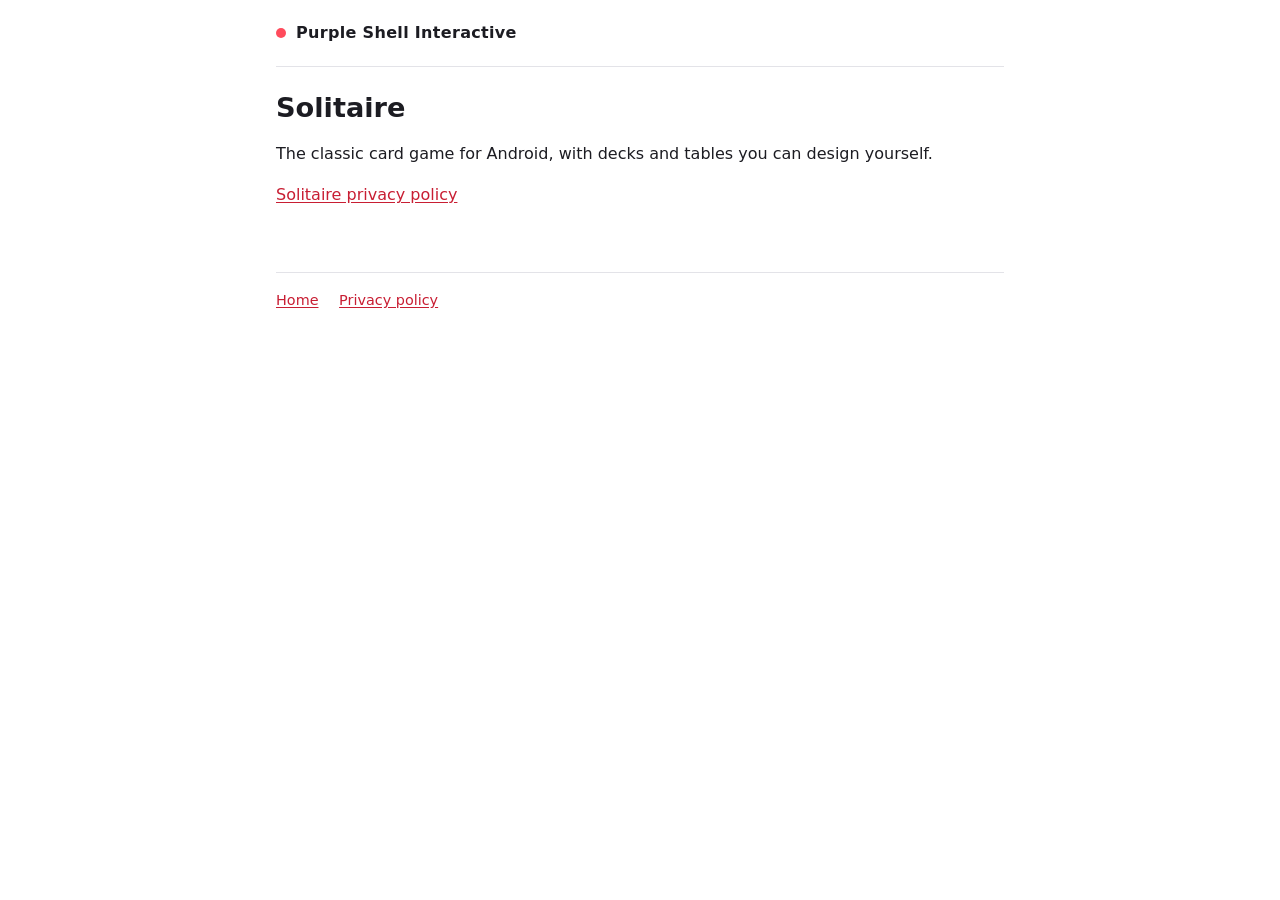
==== solitaire/index.html @ dd11d543 "Solitaire game page and privacy policy (EN/ES)" ====
<!DOCTYPE html>
<html lang="en">
<head>
<meta charset="utf-8">
<meta name="viewport" content="width=device-width, initial-scale=1">
<title>Solitaire — Purple Shell Interactive</title>
<meta name="description" content="Solitaire by Purple Shell Interactive, the classic card game for Android.">
<link rel="stylesheet" href="/styles.css">
</head>
<body>

<header class="site-header"><a href="/">Purple Shell Interactive</a></header>

<main>
<h1>Solitaire</h1>
<p>The classic card game for Android, with decks and tables you can design yourself.</p>
<p><a href="/solitaire/privacy/">Solitaire privacy policy</a></p>
</main>

<footer class="site-footer">
  <a href="/">Home</a>
  <a href="/solitaire/privacy/">Privacy policy</a>
</footer>

</body>
</html>
---- styles.css ----
/* Purple Shell Interactive — shared styles for every page. No fonts, no scripts, no trackers. */

:root {
  color-scheme: light dark;
  --bg: #ffffff;
  --fg: #1c1c22;
  --muted: #5b5b66;
  --line: #e3e3e8;
  --accent: #ff4b5c;   /* decorative only: too light for text on white */
  --link: #c81e33;     /* accent darkened to pass 4.5:1 on white */
}

@media (prefers-color-scheme: dark) {
  :root {
    --bg: #1c1c22;
    --fg: #f4f4f6;
    --muted: #b3b3bd;
    --line: #34343d;
    --link: #ff6b79;
  }
}

* { box-sizing: border-box; }

body {
  margin: 0 auto;
  max-width: 760px;
  padding: 0 16px 64px;
  background: var(--bg);
  color: var(--fg);
  font-family: system-ui, -apple-system, "Segoe UI", Roboto, "Helvetica Neue", Arial, sans-serif;
  line-height: 1.6;
  overflow-wrap: break-word;
}

a { color: var(--link); text-underline-offset: 2px; }
a:hover { text-decoration-thickness: 2px; }
a:focus-visible { outline: 2px solid var(--accent); outline-offset: 2px; }

.site-header {
  display: flex;
  align-items: center;
  padding: 20px 0;
  margin-bottom: 24px;
  border-bottom: 1px solid var(--line);
}
.site-header a {
  color: var(--fg);
  font-weight: 700;
  letter-spacing: 0.02em;
  text-decoration: none;
}
.site-header a::before {
  content: "";
  display: inline-block;
  width: 10px;
  height: 10px;
  margin-right: 10px;
  border-radius: 50%;
  background: var(--accent);
}

h1 { font-size: 1.7rem; line-height: 1.25; margin: 0 0 0.3rem; }
h2 { font-size: 1.15rem; margin-top: 2rem; }

.muted { color: var(--muted); font-size: 0.9rem; }

.games { list-style: none; padding: 0; }
.games li {
  padding: 16px;
  border: 1px solid var(--line);
  border-left: 4px solid var(--accent);
  border-radius: 6px;
}

hr { margin: 3rem 0; border: none; border-top: 1px solid var(--line); }

.site-footer {
  margin-top: 4rem;
  padding-top: 16px;
  border-top: 1px solid var(--line);
  color: var(--muted);
  font-size: 0.9rem;
}
.site-footer a { margin-right: 16px; }
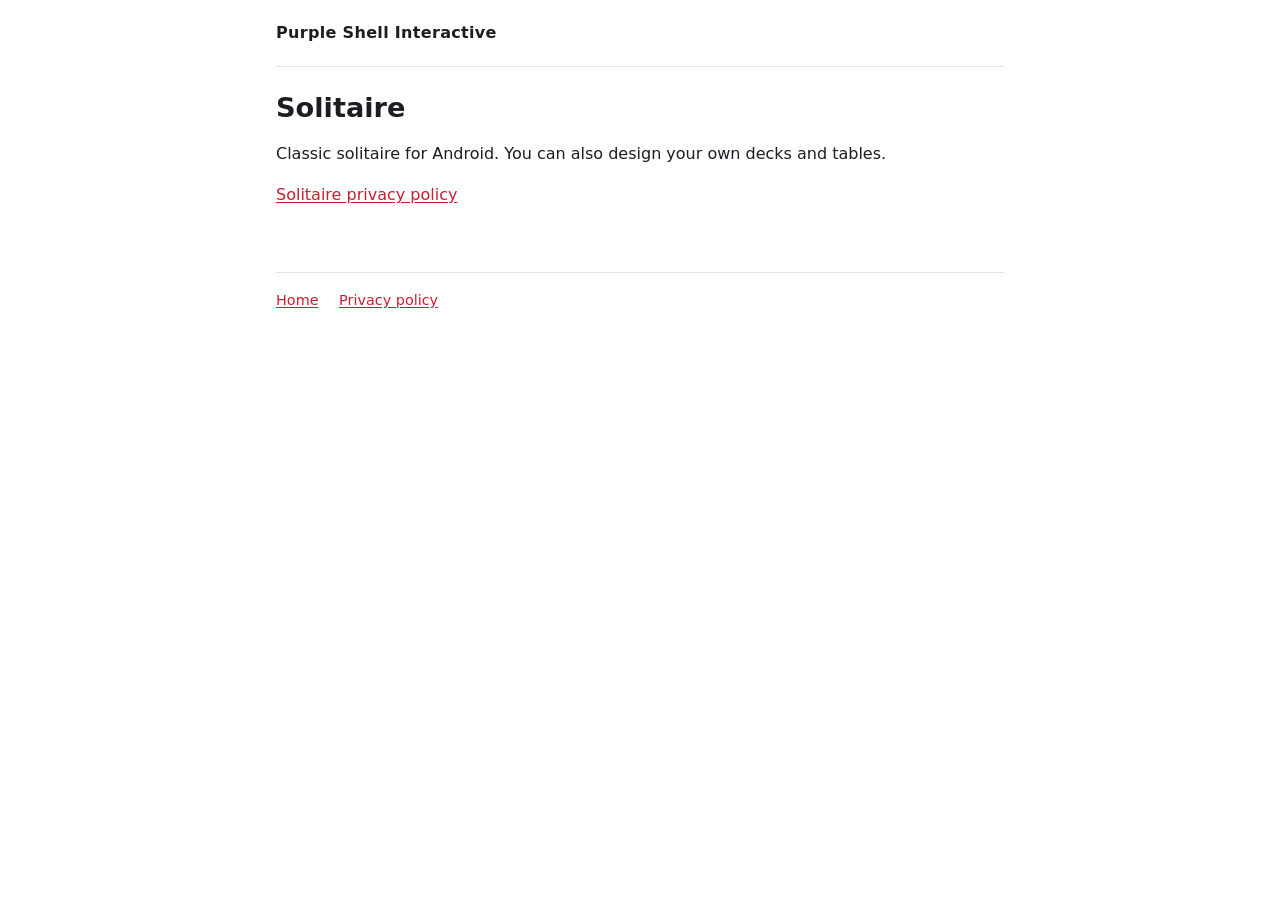
==== commit 7337c268: "Simplify page text and styles" ====
--- a/solitaire/index.html
+++ b/solitaire/index.html
@@ -3,8 +3,8 @@
 <head>
 <meta charset="utf-8">
 <meta name="viewport" content="width=device-width, initial-scale=1">
-<title>Solitaire — Purple Shell Interactive</title>
-<meta name="description" content="Solitaire by Purple Shell Interactive, the classic card game for Android.">
+<title>Solitaire by Purple Shell Interactive</title>
+<meta name="description" content="Solitaire by Purple Shell Interactive, classic solitaire for Android.">
 <link rel="stylesheet" href="/styles.css">
 </head>
 <body>
@@ -13,7 +13,7 @@
 
 <main>
 <h1>Solitaire</h1>
-<p>The classic card game for Android, with decks and tables you can design yourself.</p>
+<p>Classic solitaire for Android. You can also design your own decks and tables.</p>
 <p><a href="/solitaire/privacy/">Solitaire privacy policy</a></p>
 </main>
 
--- a/styles.css
+++ b/styles.css
@@ -1,4 +1,4 @@
-/* Purple Shell Interactive — shared styles for every page. No fonts, no scripts, no trackers. */
+/* Shared styles for every page. No fonts, no scripts, no trackers. */
 
 :root {
   color-scheme: light dark;
@@ -50,28 +50,11 @@
   letter-spacing: 0.02em;
   text-decoration: none;
 }
-.site-header a::before {
-  content: "";
-  display: inline-block;
-  width: 10px;
-  height: 10px;
-  margin-right: 10px;
-  border-radius: 50%;
-  background: var(--accent);
-}
 
 h1 { font-size: 1.7rem; line-height: 1.25; margin: 0 0 0.3rem; }
 h2 { font-size: 1.15rem; margin-top: 2rem; }
 
 .muted { color: var(--muted); font-size: 0.9rem; }
-
-.games { list-style: none; padding: 0; }
-.games li {
-  padding: 16px;
-  border: 1px solid var(--line);
-  border-left: 4px solid var(--accent);
-  border-radius: 6px;
-}
 
 hr { margin: 3rem 0; border: none; border-top: 1px solid var(--line); }
 
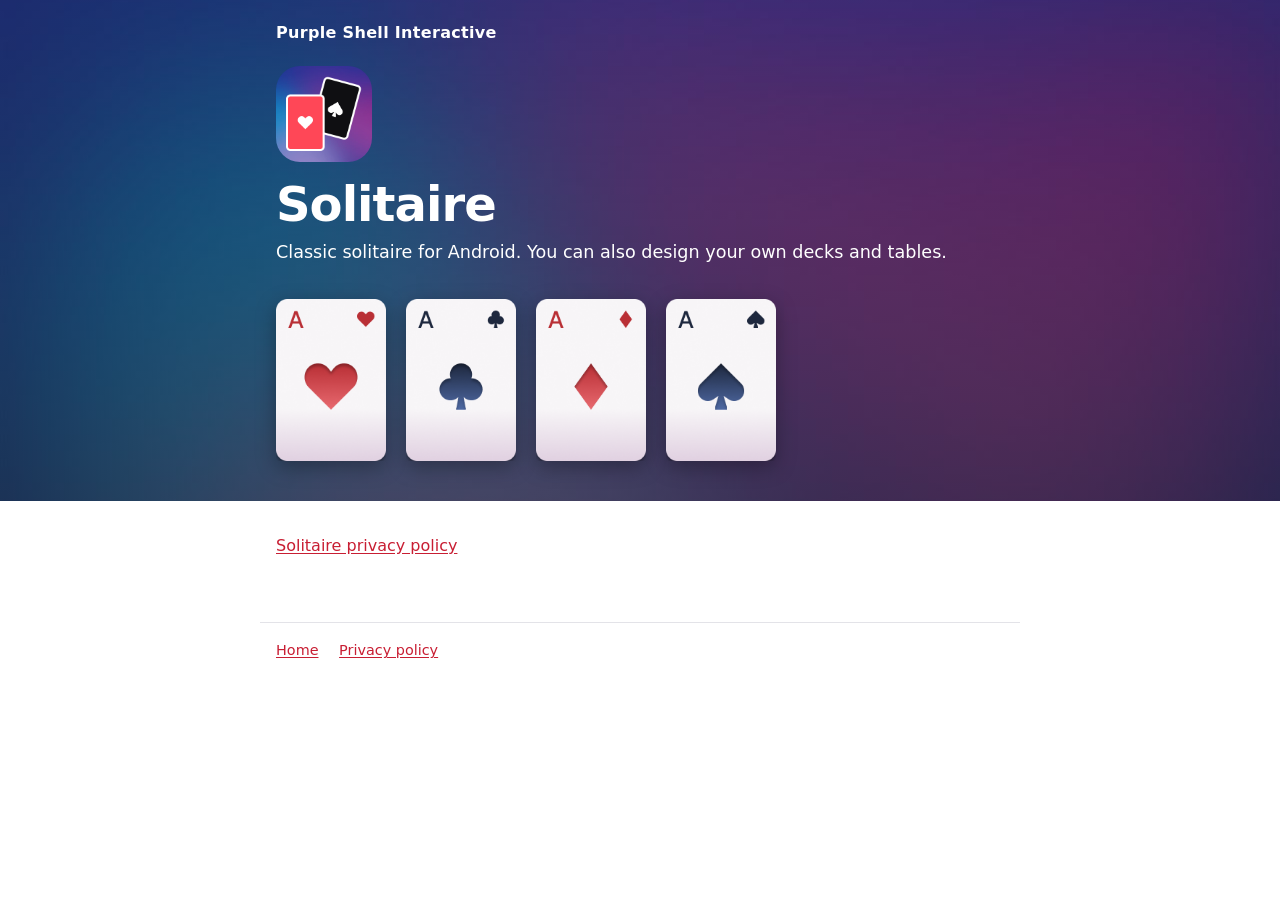
==== commit 58e409ac: "Use the game's own art: table background, card fan, aces, logo Assets come from the Solitaire art (B" ====
--- a/solitaire/index.html
+++ b/solitaire/index.html
@@ -5,19 +5,31 @@
 <meta name="viewport" content="width=device-width, initial-scale=1">
 <title>Solitaire by Purple Shell Interactive</title>
 <meta name="description" content="Solitaire by Purple Shell Interactive, classic solitaire for Android.">
+<link rel="icon" type="image/png" href="/solitaire/img/logo.png">
 <link rel="stylesheet" href="/styles.css">
 </head>
 <body>
 
-<header class="site-header"><a href="/">Purple Shell Interactive</a></header>
+<header class="table">
+  <div class="wrap">
+    <nav class="site-nav"><a href="/">Purple Shell Interactive</a></nav>
+    <div class="app-icon large"><img src="/solitaire/img/logo.png" alt="" width="226" height="224"></div>
+    <h1>Solitaire</h1>
+    <p>Classic solitaire for Android. You can also design your own decks and tables.</p>
+    <div class="foundations" aria-hidden="true">
+      <img src="/solitaire/img/ace-hearts.png" alt="" width="152" height="224">
+      <img src="/solitaire/img/ace-clubs.png" alt="" width="152" height="224">
+      <img src="/solitaire/img/ace-diamonds.png" alt="" width="152" height="224">
+      <img src="/solitaire/img/ace-spades.png" alt="" width="152" height="224">
+    </div>
+  </div>
+</header>
 
-<main>
-<h1>Solitaire</h1>
-<p>Classic solitaire for Android. You can also design your own decks and tables.</p>
+<main class="wrap">
 <p><a href="/solitaire/privacy/">Solitaire privacy policy</a></p>
 </main>
 
-<footer class="site-footer">
+<footer class="site-footer wrap">
   <a href="/">Home</a>
   <a href="/solitaire/privacy/">Privacy policy</a>
 </footer>
--- a/styles.css
+++ b/styles.css
@@ -6,6 +6,7 @@
   --fg: #1c1c22;
   --muted: #5b5b66;
   --line: #e3e3e8;
+  --surface: #f4f3f8;
   --accent: #ff4b5c;   /* decorative only: too light for text on white */
   --link: #c81e33;     /* accent darkened to pass 4.5:1 on white */
 }
@@ -16,6 +17,7 @@
     --fg: #f4f4f6;
     --muted: #b3b3bd;
     --line: #34343d;
+    --surface: #25252d;
     --link: #ff6b79;
   }
 }
@@ -23,9 +25,7 @@
 * { box-sizing: border-box; }
 
 body {
-  margin: 0 auto;
-  max-width: 760px;
-  padding: 0 16px 64px;
+  margin: 0;
   background: var(--bg);
   color: var(--fg);
   font-family: system-ui, -apple-system, "Segoe UI", Roboto, "Helvetica Neue", Arial, sans-serif;
@@ -33,34 +33,103 @@
   overflow-wrap: break-word;
 }
 
+.wrap { max-width: 760px; margin: 0 auto; padding: 0 16px; }
+
 a { color: var(--link); text-underline-offset: 2px; }
 a:hover { text-decoration-thickness: 2px; }
 a:focus-visible { outline: 2px solid var(--accent); outline-offset: 2px; }
 
-.site-header {
-  display: flex;
+h1 { font-size: 1.7rem; line-height: 1.25; margin: 0 0 0.3rem; }
+h2 { font-size: 1.15rem; margin-top: 2rem; }
+.muted { color: var(--muted); font-size: 0.9rem; }
+hr { margin: 3rem 0; border: none; border-top: 1px solid var(--line); }
+
+/* The game's table background. Always dark with white text, in both color schemes;
+   the charcoal overlay keeps white text readable over the light lavender patch. */
+.table {
+  background:
+    linear-gradient(rgba(28, 28, 34, 0.3), rgba(28, 28, 34, 0.6)),
+    #3a2d8c url(/solitaire/img/background.jpg) center / cover;
+  color: #fff;
+  margin-bottom: 32px;
+}
+.table a { color: #fff; }
+.table .wrap { padding-bottom: 40px; }
+.table.slim .wrap { padding-bottom: 0; }
+.table h1 { font-size: clamp(2rem, 7vw, 3rem); letter-spacing: -0.02em; line-height: 1.1; }
+.table p { font-size: 1.1rem; margin: 0.5rem 0 0; }
+
+.site-nav { padding: 20px 0; }
+.site-nav a { font-weight: 700; letter-spacing: 0.02em; text-decoration: none; }
+
+.hero {
+  display: grid;
+  grid-template-columns: 1fr auto;
   align-items: center;
-  padding: 20px 0;
-  margin-bottom: 24px;
-  border-bottom: 1px solid var(--line);
+  gap: 24px;
+  padding-top: 24px;
 }
-.site-header a {
-  color: var(--fg);
-  font-weight: 700;
-  letter-spacing: 0.02em;
-  text-decoration: none;
+@media (max-width: 560px) {
+  .hero { grid-template-columns: 1fr; }
+  .hero > :last-child { justify-self: center; }
 }
 
-h1 { font-size: 1.7rem; line-height: 1.25; margin: 0 0 0.3rem; }
-h2 { font-size: 1.15rem; margin-top: 2rem; }
+/* Three cards held in a hand. */
+.fan { position: relative; width: 230px; height: 190px; }
+.fan img {
+  position: absolute;
+  bottom: 0;
+  left: 60px;
+  width: 110px;
+  height: auto;
+  transform-origin: 50% 200%;
+  filter: drop-shadow(0 8px 14px rgba(0, 0, 0, 0.35));
+}
+.fan img:nth-child(1) { transform: rotate(-14deg); }
+.fan img:nth-child(3) { transform: rotate(14deg); }
 
-.muted { color: var(--muted); font-size: 0.9rem; }
+/* The four aces, laid out like the foundations. */
+.foundations {
+  display: grid;
+  grid-template-columns: repeat(4, minmax(0, 110px));
+  gap: clamp(8px, 3vw, 20px);
+  margin-top: 32px;
+}
+.foundations img {
+  width: 100%;
+  height: auto;
+  filter: drop-shadow(0 6px 10px rgba(0, 0, 0, 0.3));
+}
 
-hr { margin: 3rem 0; border: none; border-top: 1px solid var(--line); }
+/* Rounded square with the table behind the logo, like the app icon. */
+.app-icon {
+  flex: none;
+  width: 72px;
+  height: 72px;
+  padding: 10px;
+  border-radius: 18px;
+  background: #3a2d8c url(/solitaire/img/background.jpg) center / cover;
+}
+.app-icon img { display: block; width: 100%; height: 100%; object-fit: contain; }
+.app-icon.large { width: 96px; height: 96px; border-radius: 24px; margin-bottom: 16px; }
+
+.game {
+  display: flex;
+  gap: 16px;
+  align-items: center;
+  padding: 16px;
+  border-radius: 16px;
+  background: var(--surface);
+}
+.game h3 { margin: 0; font-size: 1.15rem; }
+.game p { margin: 0.2rem 0 0; }
+
+.face-down { width: 110px; height: auto; transform: rotate(-8deg); filter: drop-shadow(0 8px 14px rgba(0, 0, 0, 0.35)); }
 
 .site-footer {
   margin-top: 4rem;
   padding-top: 16px;
+  padding-bottom: 48px;
   border-top: 1px solid var(--line);
   color: var(--muted);
   font-size: 0.9rem;
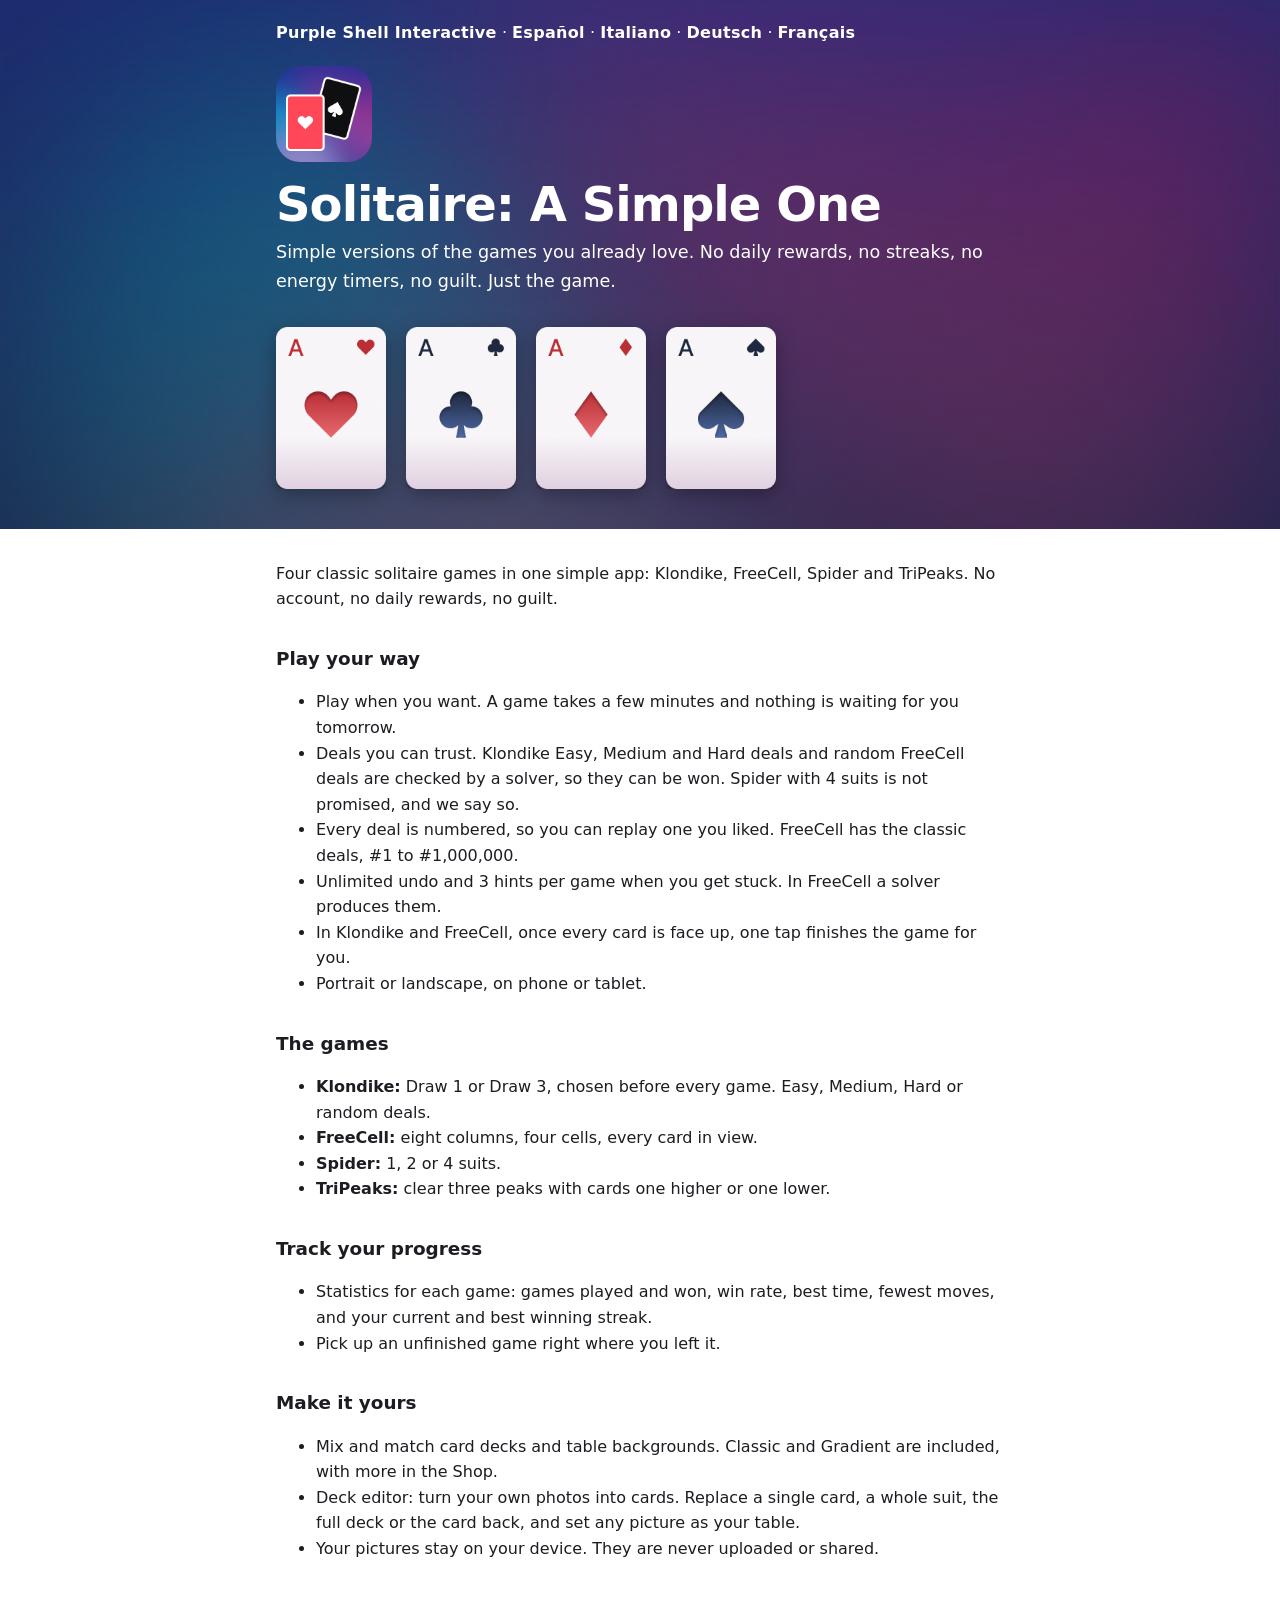
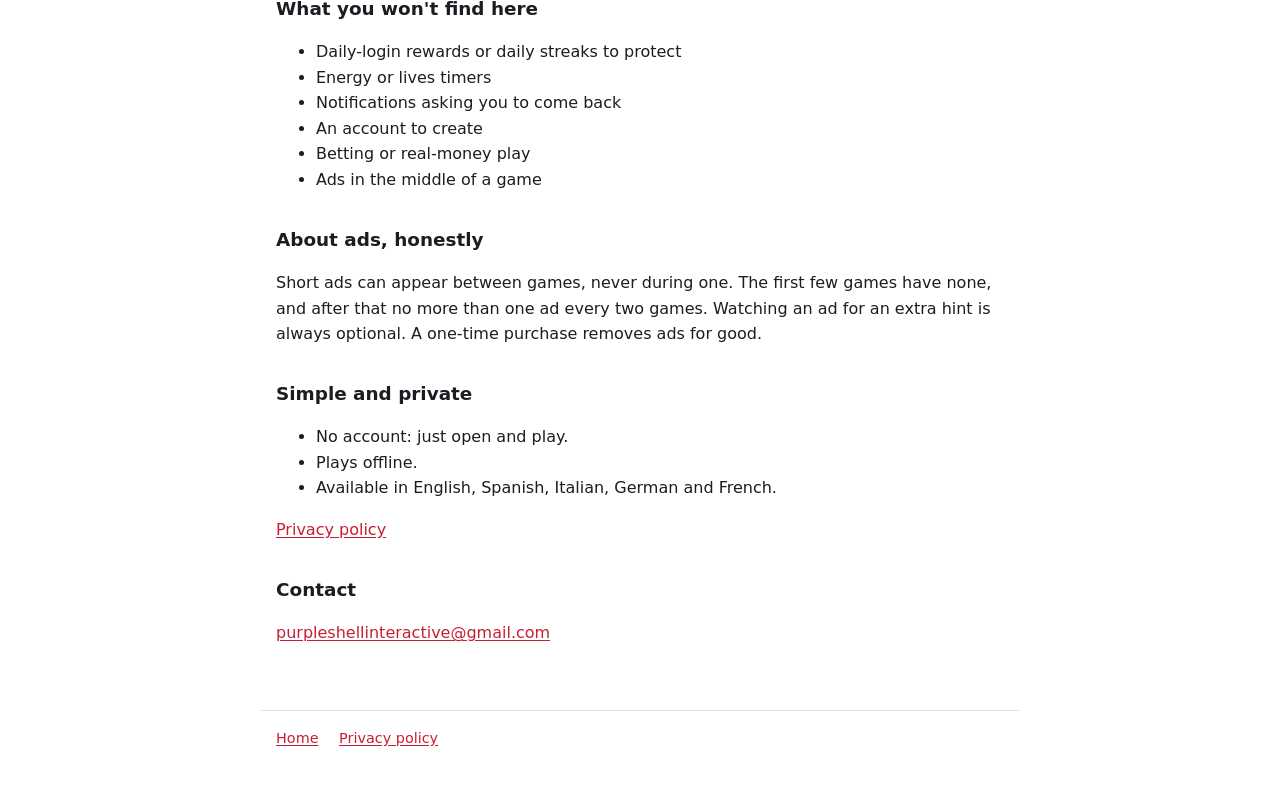
==== commit 5e55dcab: "Rename Solitaire to Solitaire: A Simple One, add full listing copy and es/it/de/fr game pages Co-Aut" ====
--- a/solitaire/index.html
+++ b/solitaire/index.html
@@ -3,19 +3,24 @@
 <head>
 <meta charset="utf-8">
 <meta name="viewport" content="width=device-width, initial-scale=1">
-<title>Solitaire by Purple Shell Interactive</title>
-<meta name="description" content="Solitaire by Purple Shell Interactive, classic solitaire for Android.">
-<link rel="icon" type="image/png" href="/solitaire/img/logo.png">
+<title>Solitaire: A Simple One by Purple Shell Interactive</title>
+<meta name="description" content="Solitaire: A Simple One. Klondike, FreeCell, Spider and TriPeaks in one app. No account, no daily rewards, no guilt.">
+<link rel="alternate" hreflang="en" href="/solitaire/">
+<link rel="alternate" hreflang="es" href="/solitaire/es/">
+<link rel="alternate" hreflang="it" href="/solitaire/it/">
+<link rel="alternate" hreflang="de" href="/solitaire/de/">
+<link rel="alternate" hreflang="fr" href="/solitaire/fr/">
+<link rel="icon"type="image/png" href="/solitaire/img/logo.png">
 <link rel="stylesheet" href="/styles.css">
 </head>
 <body>
 
 <header class="table">
   <div class="wrap">
-    <nav class="site-nav"><a href="/">Purple Shell Interactive</a></nav>
+    <nav class="site-nav"><a href="/">Purple Shell Interactive</a> · <a href="/solitaire/es/" hreflang="es" lang="es">Español</a> · <a href="/solitaire/it/" hreflang="it" lang="it">Italiano</a> · <a href="/solitaire/de/" hreflang="de" lang="de">Deutsch</a> · <a href="/solitaire/fr/" hreflang="fr" lang="fr">Français</a></nav>
     <div class="app-icon large"><img src="/solitaire/img/logo.png" alt="" width="226" height="224"></div>
-    <h1>Solitaire</h1>
-    <p>Classic solitaire for Android. You can also design your own decks and tables.</p>
+    <h1>Solitaire: A Simple One</h1>
+    <p>Simple versions of the games you already love. No daily rewards, no streaks, no energy timers, no guilt. Just the game.</p>
     <div class="foundations" aria-hidden="true">
       <img src="/solitaire/img/ace-hearts.png" alt="" width="152" height="224">
       <img src="/solitaire/img/ace-clubs.png" alt="" width="152" height="224">
@@ -26,7 +31,63 @@
 </header>
 
 <main class="wrap">
-<p><a href="/solitaire/privacy/">Solitaire privacy policy</a></p>
+<p>Four classic solitaire games in one simple app: Klondike, FreeCell, Spider and TriPeaks. No account, no daily rewards, no guilt.</p>
+
+<h2>Play your way</h2>
+<ul>
+<li>Play when you want. A game takes a few minutes and nothing is waiting for you tomorrow.</li>
+<li>Deals you can trust. Klondike Easy, Medium and Hard deals and random FreeCell deals are checked by a solver, so they can be won. Spider with 4 suits is not promised, and we say so.</li>
+<li>Every deal is numbered, so you can replay one you liked. FreeCell has the classic deals, #1 to #1,000,000.</li>
+<li>Unlimited undo and 3 hints per game when you get stuck. In FreeCell a solver produces them.</li>
+<li>In Klondike and FreeCell, once every card is face up, one tap finishes the game for you.</li>
+<li>Portrait or landscape, on phone or tablet.</li>
+</ul>
+
+<h2>The games</h2>
+<ul>
+<li><strong>Klondike:</strong> Draw 1 or Draw 3, chosen before every game. Easy, Medium, Hard or random deals.</li>
+<li><strong>FreeCell:</strong> eight columns, four cells, every card in view.</li>
+<li><strong>Spider:</strong> 1, 2 or 4 suits.</li>
+<li><strong>TriPeaks:</strong> clear three peaks with cards one higher or one lower.</li>
+</ul>
+
+<h2>Track your progress</h2>
+<ul>
+<li>Statistics for each game: games played and won, win rate, best time, fewest moves, and your current and best winning streak.</li>
+<li>Pick up an unfinished game right where you left it.</li>
+</ul>
+
+<h2>Make it yours</h2>
+<ul>
+<li>Mix and match card decks and table backgrounds. Classic and Gradient are included, with more in the Shop.</li>
+<li>Deck editor: turn your own photos into cards. Replace a single card, a whole suit, the full deck or the card back, and set any picture as your table.</li>
+<li>Your pictures stay on your device. They are never uploaded or shared.</li>
+</ul>
+
+<h2>What you won't find here</h2>
+<ul>
+<li>Daily-login rewards or daily streaks to protect</li>
+<li>Energy or lives timers</li>
+<li>Notifications asking you to come back</li>
+<li>An account to create</li>
+<li>Betting or real-money play</li>
+<li>Ads in the middle of a game</li>
+</ul>
+
+<h2>About ads, honestly</h2>
+<p>Short ads can appear between games, never during one. The first few games have none, and after that no more than one ad every two games. Watching an ad for an extra hint is always optional. A one-time purchase removes ads for good.</p>
+
+<h2>Simple and private</h2>
+<ul>
+<li>No account: just open and play.</li>
+<li>Plays offline.</li>
+<li>Available in English, Spanish, Italian, German and French.</li>
+</ul>
+
+<p><a href="/solitaire/privacy/">Privacy policy</a></p>
+
+<h2>Contact</h2>
+<p><a href="mailto:purpleshellinteractive@gmail.com">purpleshellinteractive@gmail.com</a></p>
 </main>
 
 <footer class="site-footer wrap">
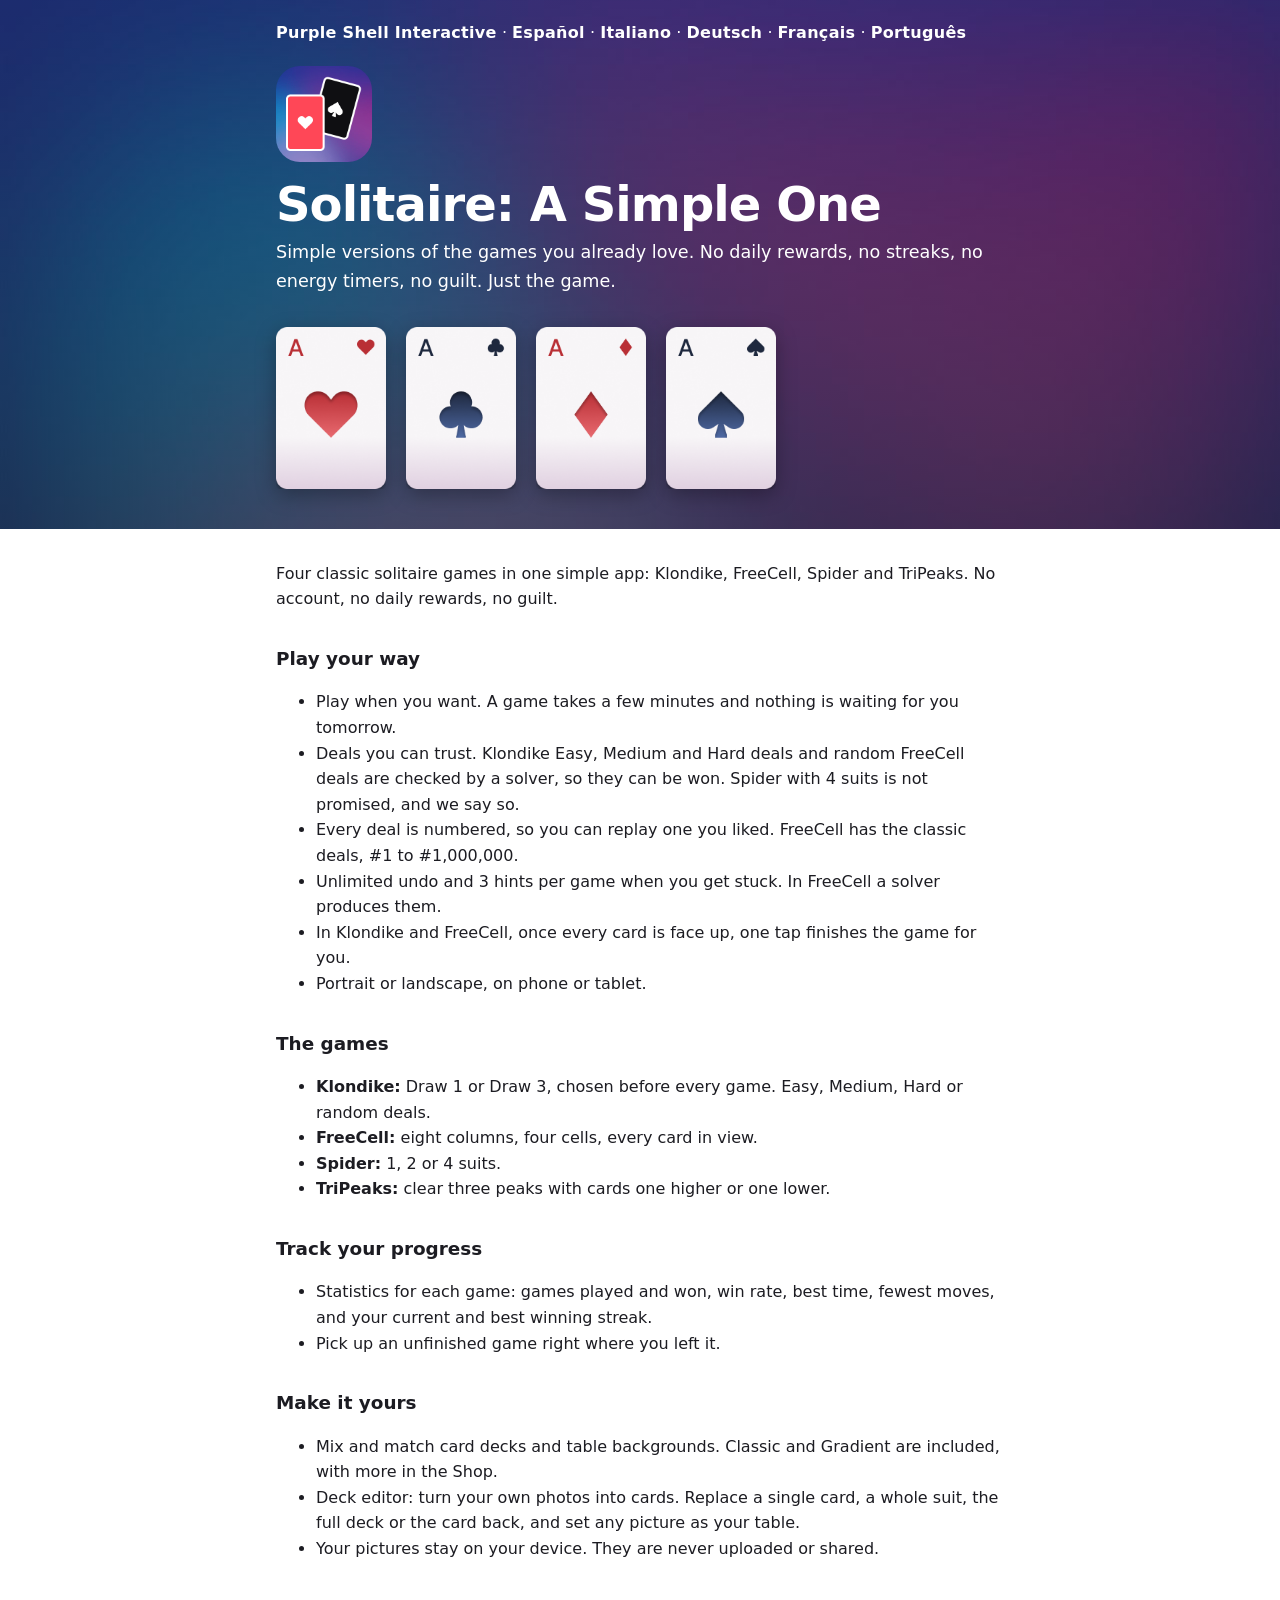
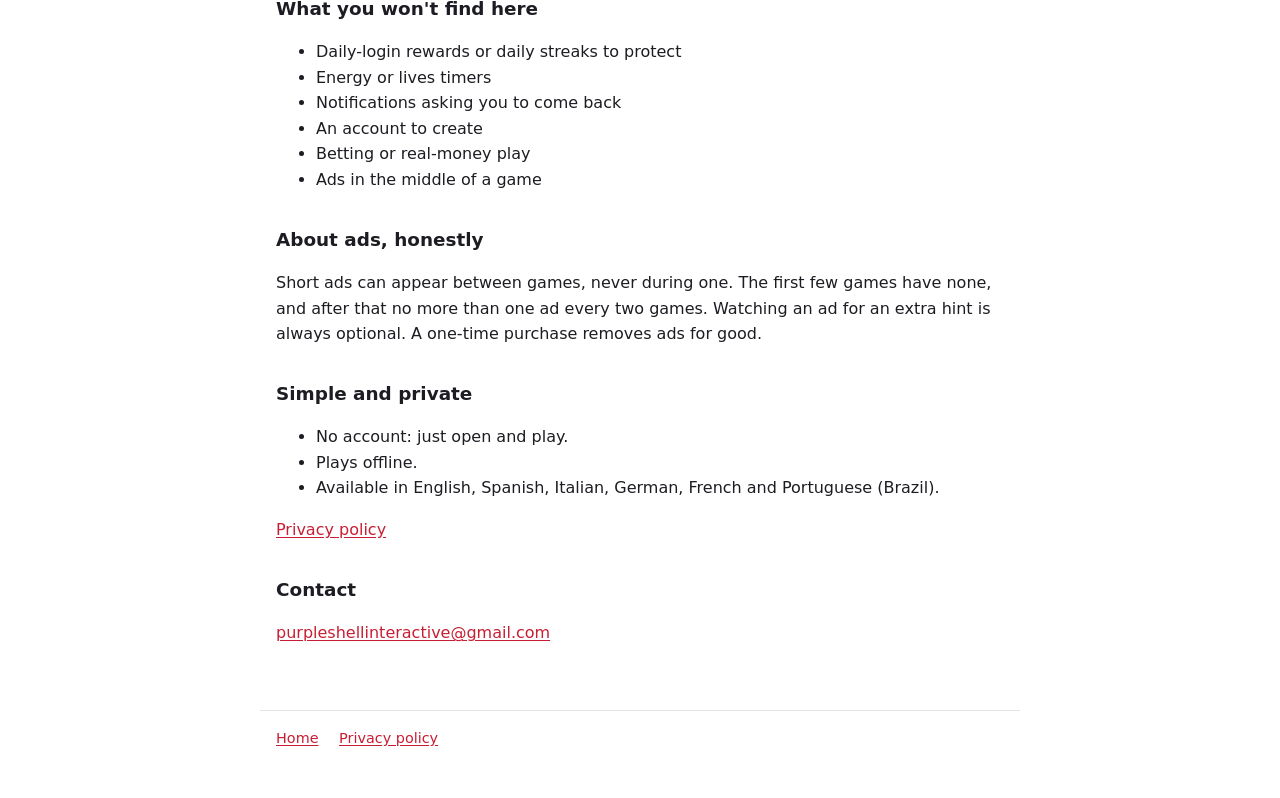
==== commit 60827f52: "Add Brazilian Portuguese game and privacy pages, link from all languages Co-Authored-By: Claude Sonn" ====
--- a/solitaire/index.html
+++ b/solitaire/index.html
@@ -10,6 +10,7 @@
 <link rel="alternate" hreflang="it" href="/solitaire/it/">
 <link rel="alternate" hreflang="de" href="/solitaire/de/">
 <link rel="alternate" hreflang="fr" href="/solitaire/fr/">
+<link rel="alternate" hreflang="pt-BR" href="/solitaire/pt-br/">
 <link rel="icon"type="image/png" href="/solitaire/img/logo.png">
 <link rel="stylesheet" href="/styles.css">
 </head>
@@ -17,7 +18,7 @@
 
 <header class="table">
   <div class="wrap">
-    <nav class="site-nav"><a href="/">Purple Shell Interactive</a> · <a href="/solitaire/es/" hreflang="es" lang="es">Español</a> · <a href="/solitaire/it/" hreflang="it" lang="it">Italiano</a> · <a href="/solitaire/de/" hreflang="de" lang="de">Deutsch</a> · <a href="/solitaire/fr/" hreflang="fr" lang="fr">Français</a></nav>
+    <nav class="site-nav"><a href="/">Purple Shell Interactive</a> · <a href="/solitaire/es/" hreflang="es" lang="es">Español</a> · <a href="/solitaire/it/" hreflang="it" lang="it">Italiano</a> · <a href="/solitaire/de/" hreflang="de" lang="de">Deutsch</a> · <a href="/solitaire/fr/" hreflang="fr" lang="fr">Français</a> · <a href="/solitaire/pt-br/" hreflang="pt-BR" lang="pt-BR">Português</a></nav>
     <div class="app-icon large"><img src="/solitaire/img/logo.png" alt="" width="226" height="224"></div>
     <h1>Solitaire: A Simple One</h1>
     <p>Simple versions of the games you already love. No daily rewards, no streaks, no energy timers, no guilt. Just the game.</p>
@@ -81,7 +82,7 @@
 <ul>
 <li>No account: just open and play.</li>
 <li>Plays offline.</li>
-<li>Available in English, Spanish, Italian, German and French.</li>
+<li>Available in English, Spanish, Italian, German, French and Portuguese (Brazil).</li>
 </ul>
 
 <p><a href="/solitaire/privacy/">Privacy policy</a></p>
